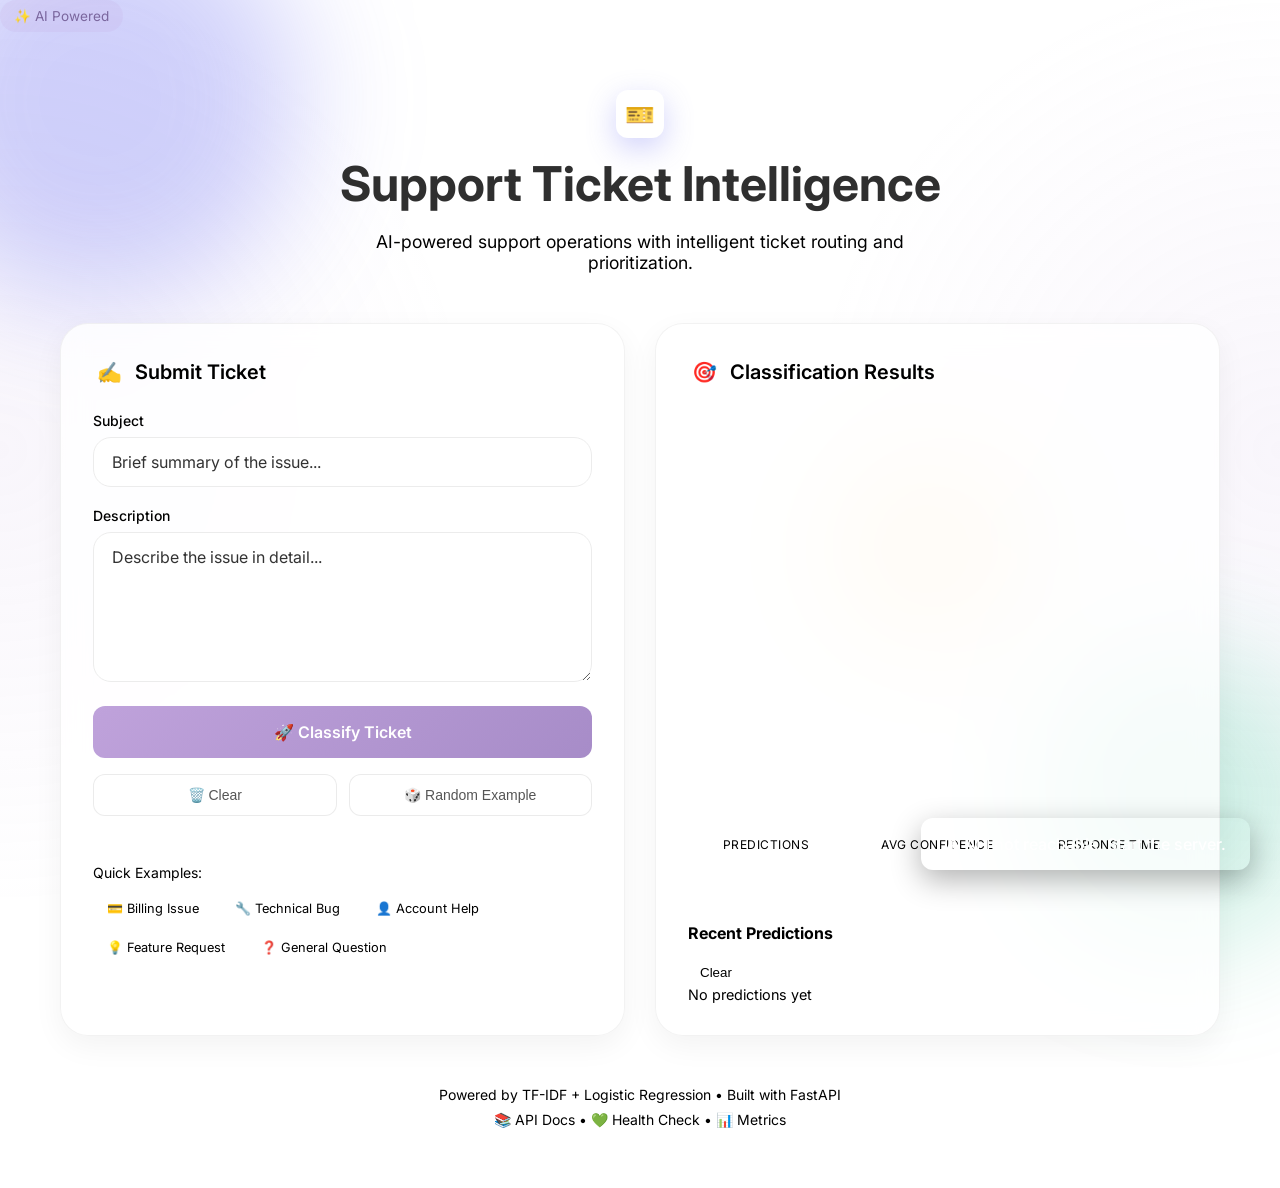
==== static/index.html @ 097cfe44 "initial commit" ====
<!DOCTYPE html>
<html lang="en">

<head>
    <meta charset="UTF-8">
    <meta name="viewport" content="width=device-width, initial-scale=1.0">
    <title>AI Ticket Classifier | Intelligent Support</title>
    <link href="https://fonts.googleapis.com/css2?family=Inter:wght@300;400;500;600;700&display=swap" rel="stylesheet">
    <link rel="stylesheet" href="/static/styles.css">
</head>

<body>
    <div class="bg-gradient"></div>
    <div class="orb orb-1"></div>
    <div class="orb orb-2"></div>
    <div class="orb orb-3"></div>

    <div class="status-pill">
    ✨ AI Powered
    </div>
    
    <div class="container">
        <header class="header">
            <div class="logo">
                <div class="logo-icon">🎫</div>
            </div>
            <h1>Support Ticket Intelligence</h1>
            <p>AI-powered support operations with intelligent ticket routing and prioritization.</p>
        </header>

        <div class="main-grid">
            <!-- Input Card -->
            <div class="card">
                <h2 class="card-title">
                    <span class="icon">✍️</span>
                    Submit Ticket
                </h2>

                <form id="ticketForm">
                    <div class="form-group">
                        <label class="form-label">Subject</label>
                        <input type="text" class="form-input" id="subject" placeholder="Brief summary of the issue..."
                            required>
                    </div>

                    <div class="form-group">
                        <label class="form-label">Description</label>
                        <textarea class="form-textarea" id="description" placeholder="Describe the issue in detail..."
                            required></textarea>
                    </div>

                    <button type="submit" class="btn" id="submitBtn">
                        <span id="btnText">🚀 Classify Ticket</span>
                        <div class="spinner" id="spinner" style="display: none;"></div>
                    </button>
                </form>

                <div class="quick-actions">
                    <button class="quick-btn" onclick="clearForm()">
                        🗑️ Clear
                    </button>
                    <button class="quick-btn" onclick="loadRandomExample()">
                        🎲 Random Example
                    </button>
                </div>

                <div class="examples">
                    <div class="examples-title">Quick Examples:</div>
                    <div class="example-chips">
                        <span class="example-chip" onclick="loadExample('billing')">💳 Billing Issue</span>
                        <span class="example-chip" onclick="loadExample('technical')">🔧 Technical Bug</span>
                        <span class="example-chip" onclick="loadExample('account')">👤 Account Help</span>
                        <span class="example-chip" onclick="loadExample('feature')">💡 Feature Request</span>
                        <span class="example-chip" onclick="loadExample('general')">❓ General Question</span>
                    </div>
                </div>
            </div>

            <!-- Results Card -->
            <div class="card">
                <h2 class="card-title">
                    <span class="icon">🎯</span>
                    Classification Results
                </h2>

                <div class="results" id="results">
                    <!-- Category Result -->
                    <div class="result-item">
                        <div class="result-header">
                            <span class="result-label">Category</span>
                            <div class="result-value">
                                <span class="result-badge" id="categoryBadge">-</span>
                            </div>
                        </div>
                        <div class="confidence-bar">
                            <div class="confidence-fill" id="categoryConfidence"
                                style="width: 0%; background: var(--primary);"></div>
                        </div>
                        <div class="confidence-text" id="categoryConfidenceText">Confidence: -</div>

                        <div class="probabilities">
                            <div class="prob-title" onclick="toggleProbs('category')">
                                <span id="categoryArrow">▶</span> All Category Probabilities
                            </div>
                            <div class="prob-list" id="categoryProbs"></div>
                        </div>
                    </div>

                    <!-- Priority Result -->
                    <div class="result-item">
                        <div class="result-header">
                            <span class="result-label">Priority</span>
                            <div class="result-value">
                                <span class="result-badge" id="priorityBadge">-</span>
                            </div>
                        </div>
                        <div class="confidence-bar">
                            <div class="confidence-fill" id="priorityConfidence"
                                style="width: 0%; background: var(--secondary);"></div>
                        </div>
                        <div class="confidence-text" id="priorityConfidenceText">Confidence: -</div>

                        <div class="probabilities">
                            <div class="prob-title" onclick="toggleProbs('priority')">
                                <span id="priorityArrow">▶</span> All Priority Probabilities
                            </div>
                            <div class="prob-list" id="priorityProbs"></div>
                        </div>
                    </div>
                </div>

                <div class="stats">
                    <div class="stat-item">
                        <div class="stat-value" id="totalPredictions">0</div>
                        <div class="stat-label">Predictions</div>
                    </div>
                    <div class="stat-item">
                        <div class="stat-value" id="avgConfidence">-</div>
                        <div class="stat-label">Avg Confidence</div>
                    </div>
                    <div class="stat-item">
                        <div class="stat-value" id="responseTime">-</div>
                        <div class="stat-label">Response Time</div>
                    </div>
                </div>

                <div class="history-section">
                    <h3>Recent Predictions</h3>
                    <button
                        class="history-clear"
                        onclick="clearHistory()">
                        Clear
                    </button>
                        <div id="historyList">
                            <p class="history-empty">
                                No predictions yet
                            </p>
                        </div>
                </div>
            </div>
        </div>

        <footer class="footer">
            <p>Powered by TF-IDF + Logistic Regression • Built with FastAPI</p>
            <p style="margin-top: 8px;">
                <a href="/docs" target="_blank">📚 API Docs</a> •
                <a href="/health" target="_blank">💚 Health Check</a> •
                <a href="/metrics" target="_blank">📊 Metrics</a>
            </p>
        </footer>
    </div>

    <div class="toast" id="toast"></div>

<script src="/static/script.js"></script>
</body>

</html>
---- static/styles.css ----
<style>
        :root {
            --primary: #BFA2DB;
            --primary-dark: #A78CC8;
            --primary-light: #D8C4EA;

            --secondary: #BFD8B8;
            --accent: #F2D6C9;

            --danger: #D98C8C;
            --warning: #E8C4A2;

            --bg-dark: #F7F4EF;
            --bg-card: rgba(255,255,255,0.88);
            --bg-glass: rgba(255,255,255,0.65);

            --text-primary: #3A3A3A;
            --text-secondary: #6F6F6F;
            --text-muted: #9A9A9A;

            --border: rgba(0,0,0,0.05);

            --shadow:
                0 10px 30px rgba(0,0,0,0.05);

            --radius: 24px;

            --transition: all .3s ease;
        }

            
        .history-section {
            margin-top: 30px;
            padding-top: 25px;
            border-top: 1px solid var(--border);
        }

        .history-section h3 {
            margin-bottom: 16px;
            font-size: 1rem;
            color: var(--text-primary);
        }

        .history-header {
            display: flex;
            justify-content: space-between;
            align-items: center;

            margin-bottom: 16px;
        }

        .history-clear {
            background: transparent;
            border: 1px solid var(--border);
            color: var(--text-secondary);
            padding: 6px 12px;
            border-radius: 8px;
            cursor: pointer;
            transition: var(--transition);
        }

        .history-clear:hover {
            background: rgba(191,162,219,.15);
            color: var(--text-primary);
        }

        .history-item {
            display: flex;
            justify-content: space-between;
            align-items: flex-start;

            padding: 14px 0;

            border-bottom: 1px solid rgba(0,0,0,.05);
        }

        .history-main {
            display: flex;
            flex-direction: column;
            gap: 4px;
        }

        .history-priority-chip {
            font-size: 0.75rem;

            padding: 4px 10px;

            border-radius: 999px;

            background: rgba(191,162,219,.15);

            color: #7A669D;
        }

        .history-time {
            font-size: 0.8rem;
            color: var(--text-muted);
        }

        .history-confidence {
            background: rgba(191,162,219,.12);
            color: #7A669D;
            padding: 6px 12px;
            border-radius: 999px;
            font-weight: 600;
            font-size: 0.85rem;
        }

        .history-top {
            display: flex;
            align-items: center;
            gap: 10px;
        }
        .history-left {
            display: flex;
            flex-direction: column;
        }

        .history-category {
            font-weight: 600;
        }

        .history-priority {
            font-size: .85rem;
            color: var(--text-secondary);
        }

        .history-empty {
            color: var(--text-muted);
            font-size: .9rem;
        }
            * {
                margin: 0;
                padding: 0;
                box-sizing: border-box;
            }

        body {
            font-family: 'Inter', -apple-system, BlinkMacSystemFont, sans-serif;
            background: var(--bg-dark);
            color: var(--text-primary);
            min-height: 100vh;
            overflow-x: hidden;
        }

        /* Animated Background */
        .bg-gradient {
            position: fixed;
            inset: 0;

            background:
                radial-gradient(
                    circle at left center,
                    rgba(191,162,219,.10),
                    transparent 35%
                ),

                radial-gradient(
                    circle at right center,
                    rgba(191,162,219,.10),
                    transparent 35%
                );

            z-index: -1;
        }

        @keyframes pulse {

            0%,
            100% {
                opacity: 1;
                transform: scale(1);
            }

            50% {
                opacity: 0.8;
                transform: scale(1.02);
            }
        }

        /* Floating Orbs */
        .orb {
            position: fixed;
            border-radius: 50%;
            filter: blur(60px);
            z-index: -1;
            animation: float 20s ease-in-out infinite;
        }

        .orb-1 {
            width: 400px;
            height: 400px;
            background: rgba(99, 102, 241, 0.3);
            top: -100px;
            left: -100px;
        }

        .orb-2 {
            width: 300px;
            height: 300px;
            background: rgba(16, 185, 129, 0.2);
            bottom: -50px;
            right: -50px;
            animation-delay: -5s;
        }

        .orb-3 {
            width: 200px;
            height: 200px;
            background: rgba(245, 158, 11, 0.2);
            top: 50%;
            right: 20%;
            animation-delay: -10s;
        }

        @keyframes float {

            0%,
            100% {
                transform: translate(0, 0) rotate(0deg);
            }

            25% {
                transform: translate(30px, 30px) rotate(5deg);
            }

            50% {
                transform: translate(0, 50px) rotate(0deg);
            }

            75% {
                transform: translate(-30px, 30px) rotate(-5deg);
            }
        }

        /* Container */
        .container {
            max-width: 1200px;
            margin: 0 auto;
            padding: 40px 20px;
        }

        /* Header */
        .header {
            text-align: center;
            margin-bottom: 50px;
            position: relative;
        }

        .header::after {
            content: '';
            position: absolute;
            bottom: -25px;
            left: 50%;
            transform: translateX(-50%);
            width: 100px;
            height: 4px;
            background: linear-gradient(90deg, var(--primary), var(--secondary));
            border-radius: 2px;
        }

        .logo {
            display: inline-flex;
            align-items: center;
            gap: 12px;
            margin-bottom: 16px;
        }

        .logo-icon {
            width: 48px;
            height: 48px;
            background: linear-gradient(135deg, var(--primary), var(--secondary));
            border-radius: 12px;
            display: flex;
            align-items: center;
            justify-content: center;
            font-size: 24px;
            box-shadow: 0 10px 30px rgba(99, 102, 241, 0.3);
        }

        .header h1 {
            font-size: 3rem;
            margin-bottom: 18px;
            color: #2F2F2F;
            background: none;
            -webkit-text-fill-color: unset;
        }

        .header p {
            color: var(--text-secondary);
            font-size: 1.1rem;
            max-width: 600px;
            margin: 0 auto;
        }

        /* Main Grid */
        .main-grid {
            display: grid;
            grid-template-columns: 1fr 1fr;
            gap: 30px;
        }

        @media (max-width: 900px) {
            .main-grid {
                grid-template-columns: 1fr;
            }
        }

        /* Card */
        .card {
            background: rgba(255,255,255,.8);
            backdrop-filter: blur(14px);
            border: 1px solid rgba(0,0,0,.05);
            border-radius: 28px;
            padding: 32px;
            box-shadow:
                0 10px 30px rgba(0,0,0,.05);
        }

        .card:hover {
            border-color: rgba(99, 102, 241, 0.3);
            transform: translateY(-2px);
        }

        .card-title {
            display: flex;
            align-items: center;
            gap: 10px;
            font-size: 1.25rem;
            font-weight: 600;
            margin-bottom: 24px;
            color: var(--text-primary);
        }

        .card-title .icon {
            width: 32px;
            height: 32px;
            background: var(--bg-glass);
            border-radius: 8px;
            display: flex;
            align-items: center;
            justify-content: center;
        }

        /* Form Elements */
        .form-group {
            margin-bottom: 20px;
        }

        .form-label {
            display: block;
            font-size: 0.875rem;
            font-weight: 500;
            color: var(--text-secondary);
            margin-bottom: 8px;
        }

        .form-input,
        .form-textarea {
            width: 100%;
            background: #FFFFFF;
            border: 1px solid #ECECEC;
            border-radius: 18px;
            padding: 14px 18px;
            font-family: inherit;
            font-size: 1rem;
            color: #333;
            transition: var(--transition);
        }

        .form-input:focus,
        .form-textarea:focus {
            border-color: #BFA2DB;
            box-shadow:
            0 0 0 4px rgba(191,162,219,.2);
        }

        .form-input::placeholder,
        .form-textarea::placeholder {
            color: var(--text-muted);
        }

        .form-textarea {
            min-height: 150px;
            resize: vertical;
        }

        /* Button */


        .btn {
            display: inline-flex;
            align-items: center;
            justify-content: center;
            gap: 10px;

            width: 100%;
            padding: 16px 24px;

            font-family: inherit;
            font-size: 1rem;
            font-weight: 600;

            background: linear-gradient(
                135deg,
                #BFA2DB,
                #A78CC8
            );

            color: #FFFFFF !important;

            border: none;
            border-radius: 12px;

            cursor: pointer;

            transition: all 0.3s ease;
        }

        .btn:hover {
            background: linear-gradient(
                135deg,
                #B597D5,
                #9D7FC4
            );

            color: #FFFFFF !important;

            transform: translateY(-2px);
        }
        
        #btnText {
            color: #FFFFFF !important;
            display: inline !important;
        }

        .btn:active {
            transform: translateY(0);
        }

        .btn:disabled {
            opacity: 0.6;
            cursor: not-allowed;
            transform: none;
        }

        .btn .spinner {
            width: 20px;
            height: 20px;
            border: 2px solid rgba(255, 255, 255, 0.3);
            border-top-color: white;
            border-radius: 50%;
            animation: spin 0.8s linear infinite;
        }

        @keyframes spin {
            to {
                transform: rotate(360deg);
            }
        }

        /* Results */
        .results {
            opacity: 0;
            transform: translateY(20px);
            transition: var(--transition);
        }

        .results.show {
            opacity: 1;
            transform: translateY(0);
        }

        .result-item {
            background: var(--bg-glass);
            border-radius: 12px;
            padding: 20px;
            margin-bottom: 16px;
            border: 1px solid var(--border);
        }

        .result-header {
            display: flex;
            align-items: center;
            justify-content: space-between;
            margin-bottom: 12px;
        }

        .result-label {
            font-size: 0.875rem;
            color: var(--text-secondary);
            text-transform: uppercase;
            letter-spacing: 0.5px;
        }

        .result-value {
            display: flex;
            align-items: center;
            gap: 8px;
        }

        .result-badge {
            padding: 8px 16px;
            border-radius: 8px;
            font-weight: 600;
            font-size: 0.9rem;
        }

        /* Category Colors */
        .category-billing {
            background: #DCCEF2;
            color: #5B4C75;
        }

        .category-technical {
            background: #D8EAF4;
            color: #446173;
        }

        .category-account {
            background: #D8F0DD;
            color: #47644D;
        }

        .category-feature {
            background: #F7E1D5;
            color: #7A5A4A;
        }

        .category-general {
            background: #ECE7E2;
            color: #5D5D5D;
        }

        /* Priority Colors */
        .priority-critical {
            background: #F3D4D4;
            color: #8B4A4A;
        }

        .priority-high {
            background: #F7E1D5;
            color: #8A5A2A;
        }

        .priority-medium {
            background: #F6EFCF;
            color: #86713A;
        }

        .priority-low {
            background: #D8F0DD;
            color: #47644D;
        }
        /* Confidence Bar */
        .confidence-bar {
            height: 8px;
            background: var(--bg-glass);
            border-radius: 4px;
            overflow: hidden;
            margin-top: 8px;
        }

        .confidence-fill {
            height: 100%;
            border-radius: 4px;
            transition: width 1s ease-out;
        }

        .confidence-text {
            font-size: 0.875rem;
            color: var(--text-secondary);
            margin-top: 6px;
            text-align: right;
        }

        /* Probabilities */
        .probabilities {
            margin-top: 20px;
        }

        .prob-title {
            font-size: 0.875rem;
            color: var(--text-secondary);
            margin-bottom: 12px;
            display: flex;
            align-items: center;
            gap: 6px;
            cursor: pointer;
            user-select: none;
        }

        .prob-title:hover {
            color: var(--text-primary);
        }

        .prob-list {
            display: none;
        }

        .prob-list.show {
            display: block;
        }

        .prob-item {
            display: flex;
            align-items: center;
            gap: 12px;
            padding: 8px 0;
        }

        .prob-name {
            flex: 0 0 120px;
            font-size: 0.875rem;
            color: var(--text-secondary);
        }

        .prob-bar-wrap {
            flex: 1;
            height: 6px;
            background: var(--bg-glass);
            border-radius: 3px;
            overflow: hidden;
        }

        .prob-bar {
            height: 100%;
            background: var(--primary);
            border-radius: 3px;
            transition: width 0.8s ease-out;
        }

        .prob-value {
            flex: 0 0 50px;
            font-size: 0.875rem;
            color: var(--text-primary);
            text-align: right;
        }

        /* Examples */
        .examples {
            margin-top: 24px;
            padding-top: 24px;
            border-top: 1px solid var(--border);
        }

        .examples-title {
            font-size: 0.875rem;
            color: var(--text-secondary);
            margin-bottom: 12px;
        }

        .example-chips {
            display: flex;
            flex-wrap: wrap;
            gap: 8px;
        }

        .example-chip {
            padding: 8px 14px;
            background: var(--bg-glass);
            border: 1px solid var(--border);
            border-radius: 20px;
            font-size: 0.8rem;
            color: var(--text-secondary);
            cursor: pointer;
            transition: var(--transition);
        }

        .example-chip:hover {
            background: var(--primary);
            border-color: var(--primary);
            color: white;
            transform: translateY(-2px);
        }

        /* Stats */
        .stats {
            display: grid;
            grid-template-columns: repeat(3, 1fr);
            gap: 16px;
            margin-top: 30px;
        }

        .stat-item {
            background: var(--bg-glass);
            border-radius: 12px;
            padding: 16px;
            text-align: center;
            border: 1px solid var(--border);
        }

        .stat-value {
            font-size: 1.5rem;
            font-weight: 700;
            background: linear-gradient(135deg, var(--primary), var(--secondary));
            -webkit-background-clip: text;
            -webkit-text-fill-color: transparent;
        }

        .stat-label {
            font-size: 0.75rem;
            color: var(--text-muted);
            margin-top: 4px;
            text-transform: uppercase;
            letter-spacing: 0.5px;
        }

        /* Footer */
        .footer {
            text-align: center;
            margin-top: 30px;
            padding: 20px;
            color: var(--text-muted);
            font-size: 0.875rem;
        }

        .footer a {
            color: var(--primary-light);
            text-decoration: none;
        }

        .footer a:hover {
            text-decoration: underline;
        }

        /* Toast */
        .toast {
            position: fixed;
            bottom: 30px;
            right: 30px;
            padding: 16px 24px;
            background: var(--danger);
            color: white;
            border-radius: 12px;
            font-weight: 500;
            box-shadow: 0 10px 30px rgba(0, 0, 0, 0.3);
            transform: translateY(100px);
            opacity: 0;
            transition: var(--transition);
            z-index: 100;
        }

        .toast.show {
            transform: translateY(0);
            opacity: 1;
        }

        /* Quick Actions */
        .quick-actions {
            display: flex;
            gap: 12px;
            margin-top: 16px;
        }

        .quick-btn {
            flex: 1;
            padding: 12px;

            background: rgba(255,255,255,.8);

            border: 1px solid rgba(0,0,0,.08);

            border-radius: 12px;

            color: #555;

            font-size: 0.875rem;

            cursor: pointer;

            transition: var(--transition);

            display: flex;
            align-items: center;
            justify-content: center;
            gap: 8px;
        }

        .quick-btn:hover {
            background: rgba(191,162,219,.15);
            border-color: rgba(191,162,219,.3);

            color: #555;

            transform: translateY(-2px);
        }

        .status-pill {
            display: inline-block;
            padding: 8px 14px;
            background: rgba(191,162,219,.15);
            color: #7A669D;
            border-radius: 999px;
            margin-bottom: 18px;
            font-size: .85rem;
        }
    </style>
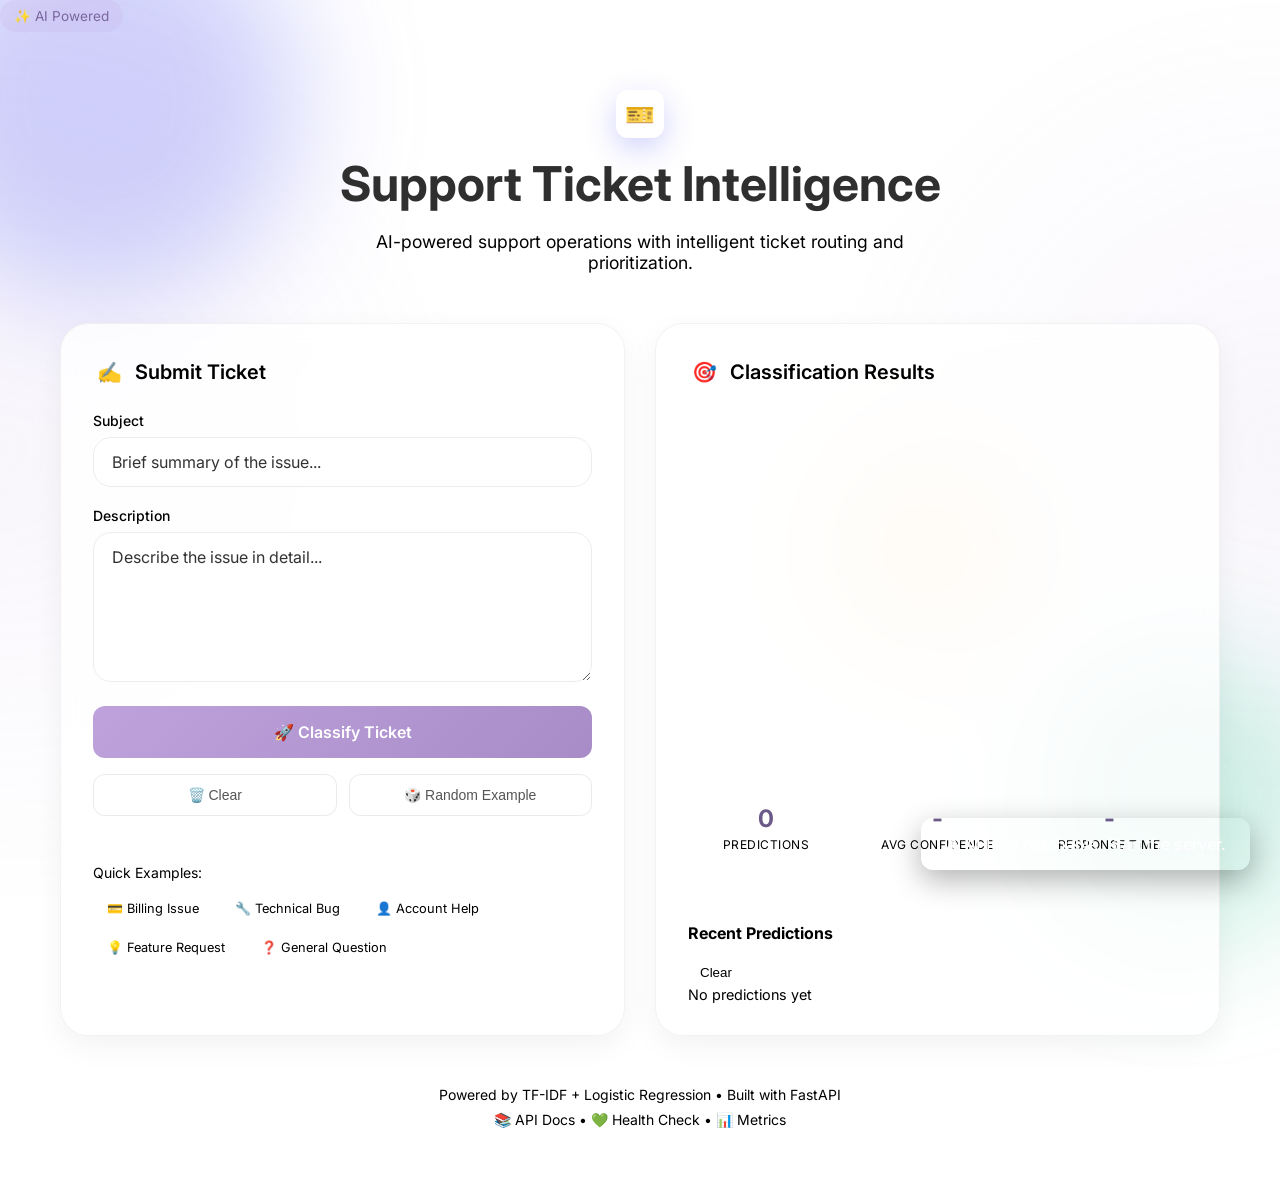
==== commit c1fab5d7: "Fix static asset paths for Vercel" ====
--- a/static/index.html
+++ b/static/index.html
@@ -6,7 +6,7 @@
     <meta name="viewport" content="width=device-width, initial-scale=1.0">
     <title>AI Ticket Classifier | Intelligent Support</title>
     <link href="https://fonts.googleapis.com/css2?family=Inter:wght@300;400;500;600;700&display=swap" rel="stylesheet">
-    <link rel="stylesheet" href="/static/styles.css">
+    <link rel="stylesheet" href="./styles.css">
 </head>
 
 <body>
@@ -172,7 +172,7 @@
 
     <div class="toast" id="toast"></div>
 
-<script src="/static/script.js"></script>
+<script src="./script.js" defer></script>
 </body>
 
 </html>
--- a/static/styles.css
+++ b/static/styles.css
@@ -693,9 +693,8 @@
         .stat-value {
             font-size: 1.5rem;
             font-weight: 700;
-            background: linear-gradient(135deg, var(--primary), var(--secondary));
-            -webkit-background-clip: text;
-            -webkit-text-fill-color: transparent;
+
+            color: #6B5A88;
         }
 
         .stat-label {
